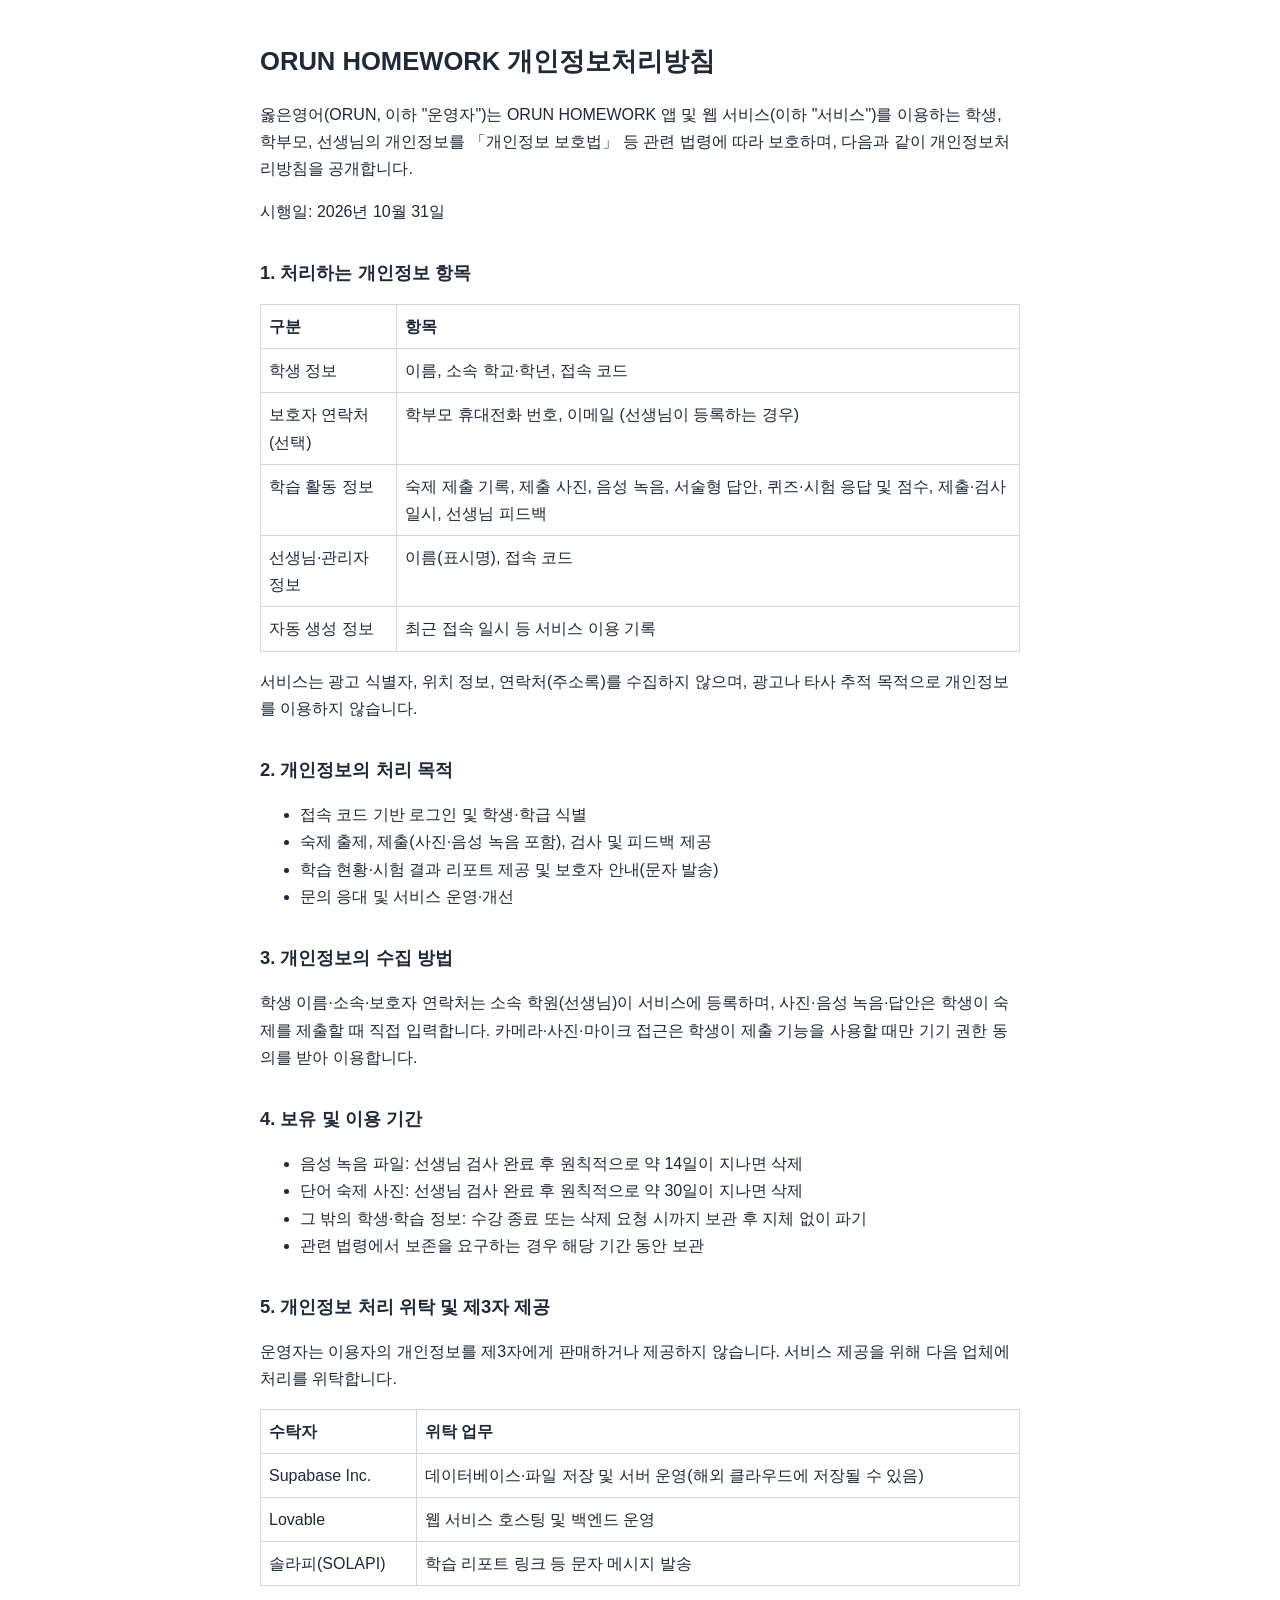
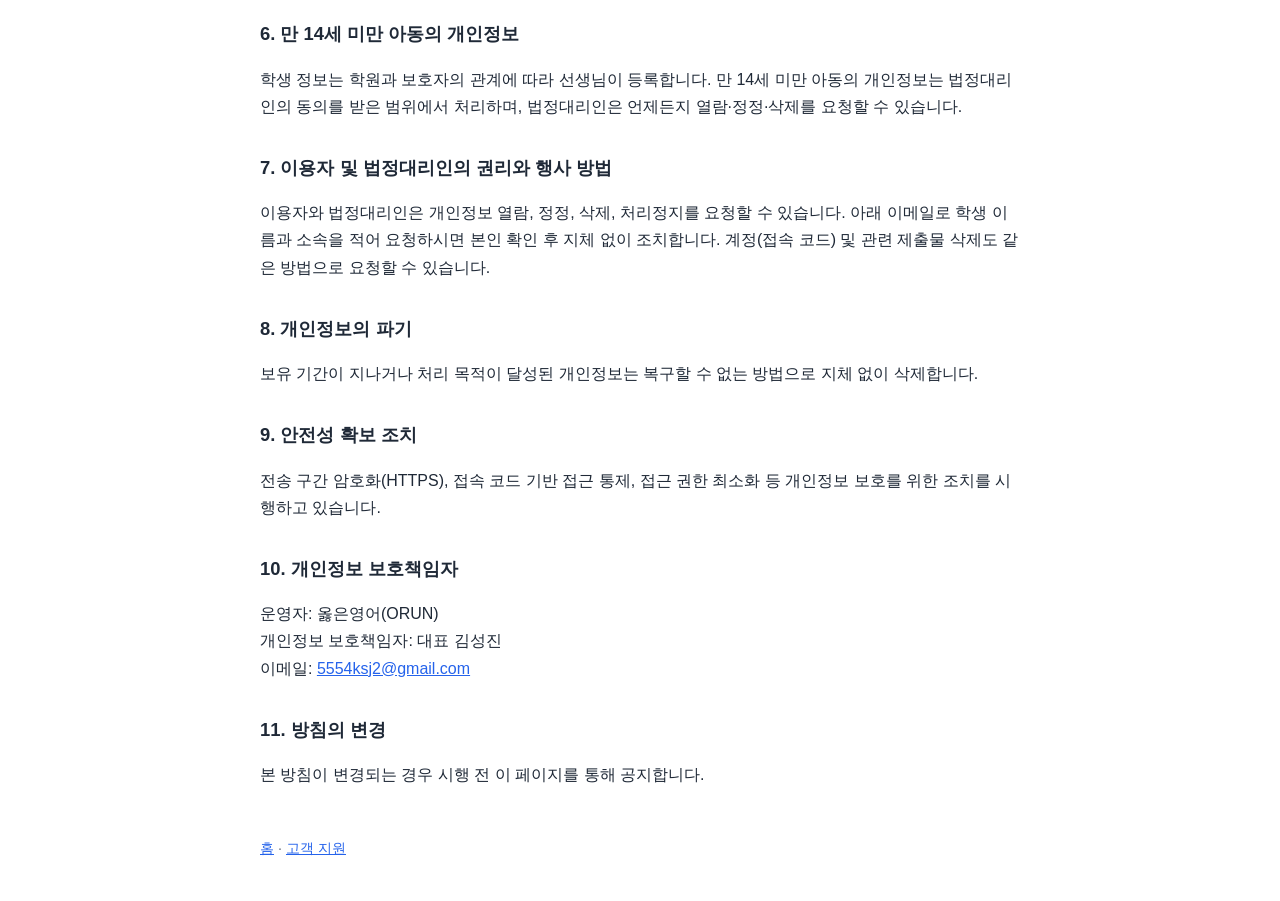
==== privacy.html @ 56e5d8b1 "Add files via upload" ====
<!doctype html><html lang="ko"><head><meta charset="utf-8"><meta name="viewport" content="width=device-width,initial-scale=1"><title>ORUN HOMEWORK 개인정보처리방침</title><link rel="stylesheet" href="style.css"></head><body>
<h1>ORUN HOMEWORK 개인정보처리방침</h1>
<p>옳은영어(ORUN, 이하 "운영자")는 ORUN HOMEWORK 앱 및 웹 서비스(이하 "서비스")를 이용하는 학생, 학부모, 선생님의 개인정보를 「개인정보 보호법」 등 관련 법령에 따라 보호하며, 다음과 같이 개인정보처리방침을 공개합니다.</p>
<p>시행일: 2026년 10월 31일</p>

<h2>1. 처리하는 개인정보 항목</h2>
<table><tr><th>구분</th><th>항목</th></tr>
<tr><td>학생 정보</td><td>이름, 소속 학교·학년, 접속 코드</td></tr>
<tr><td>보호자 연락처(선택)</td><td>학부모 휴대전화 번호, 이메일 (선생님이 등록하는 경우)</td></tr>
<tr><td>학습 활동 정보</td><td>숙제 제출 기록, 제출 사진, 음성 녹음, 서술형 답안, 퀴즈·시험 응답 및 점수, 제출·검사 일시, 선생님 피드백</td></tr>
<tr><td>선생님·관리자 정보</td><td>이름(표시명), 접속 코드</td></tr>
<tr><td>자동 생성 정보</td><td>최근 접속 일시 등 서비스 이용 기록</td></tr></table>
<p>서비스는 광고 식별자, 위치 정보, 연락처(주소록)를 수집하지 않으며, 광고나 타사 추적 목적으로 개인정보를 이용하지 않습니다.</p>

<h2>2. 개인정보의 처리 목적</h2>
<ul><li>접속 코드 기반 로그인 및 학생·학급 식별</li><li>숙제 출제, 제출(사진·음성 녹음 포함), 검사 및 피드백 제공</li><li>학습 현황·시험 결과 리포트 제공 및 보호자 안내(문자 발송)</li><li>문의 응대 및 서비스 운영·개선</li></ul>

<h2>3. 개인정보의 수집 방법</h2>
<p>학생 이름·소속·보호자 연락처는 소속 학원(선생님)이 서비스에 등록하며, 사진·음성 녹음·답안은 학생이 숙제를 제출할 때 직접 입력합니다. 카메라·사진·마이크 접근은 학생이 제출 기능을 사용할 때만 기기 권한 동의를 받아 이용합니다.</p>

<h2>4. 보유 및 이용 기간</h2>
<ul><li>음성 녹음 파일: 선생님 검사 완료 후 원칙적으로 약 14일이 지나면 삭제</li><li>단어 숙제 사진: 선생님 검사 완료 후 원칙적으로 약 30일이 지나면 삭제</li><li>그 밖의 학생·학습 정보: 수강 종료 또는 삭제 요청 시까지 보관 후 지체 없이 파기</li><li>관련 법령에서 보존을 요구하는 경우 해당 기간 동안 보관</li></ul>

<h2>5. 개인정보 처리 위탁 및 제3자 제공</h2>
<p>운영자는 이용자의 개인정보를 제3자에게 판매하거나 제공하지 않습니다. 서비스 제공을 위해 다음 업체에 처리를 위탁합니다.</p>
<table><tr><th>수탁자</th><th>위탁 업무</th></tr>
<tr><td>Supabase Inc.</td><td>데이터베이스·파일 저장 및 서버 운영(해외 클라우드에 저장될 수 있음)</td></tr>
<tr><td>Lovable</td><td>웹 서비스 호스팅 및 백엔드 운영</td></tr>
<tr><td>솔라피(SOLAPI)</td><td>학습 리포트 링크 등 문자 메시지 발송</td></tr></table>

<h2>6. 만 14세 미만 아동의 개인정보</h2>
<p>학생 정보는 학원과 보호자의 관계에 따라 선생님이 등록합니다. 만 14세 미만 아동의 개인정보는 법정대리인의 동의를 받은 범위에서 처리하며, 법정대리인은 언제든지 열람·정정·삭제를 요청할 수 있습니다.</p>

<h2>7. 이용자 및 법정대리인의 권리와 행사 방법</h2>
<p>이용자와 법정대리인은 개인정보 열람, 정정, 삭제, 처리정지를 요청할 수 있습니다. 아래 이메일로 학생 이름과 소속을 적어 요청하시면 본인 확인 후 지체 없이 조치합니다. 계정(접속 코드) 및 관련 제출물 삭제도 같은 방법으로 요청할 수 있습니다.</p>

<h2>8. 개인정보의 파기</h2>
<p>보유 기간이 지나거나 처리 목적이 달성된 개인정보는 복구할 수 없는 방법으로 지체 없이 삭제합니다.</p>

<h2>9. 안전성 확보 조치</h2>
<p>전송 구간 암호화(HTTPS), 접속 코드 기반 접근 통제, 접근 권한 최소화 등 개인정보 보호를 위한 조치를 시행하고 있습니다.</p>

<h2>10. 개인정보 보호책임자</h2>
<p>운영자: 옳은영어(ORUN)<br>개인정보 보호책임자: 대표 김성진<br>이메일: <a href="mailto:5554ksj2@gmail.com">5554ksj2@gmail.com</a></p>

<h2>11. 방침의 변경</h2>
<p>본 방침이 변경되는 경우 시행 전 이 페이지를 통해 공지합니다.</p>
<footer><a href="index.html">홈</a> · <a href="support.html">고객 지원</a></footer></body></html>
---- style.css ----
body{font-family:-apple-system,BlinkMacSystemFont,"Pretendard","Apple SD Gothic Neo",sans-serif;max-width:760px;margin:40px auto;padding:0 20px;line-height:1.7;color:#1f2937}
h1{font-size:1.6rem}h2{font-size:1.15rem;margin-top:2rem}table{border-collapse:collapse;width:100%}td,th{border:1px solid #d1d5db;padding:8px;text-align:left;vertical-align:top}a{color:#2563eb}footer{margin-top:3rem;color:#6b7280;font-size:.9rem}
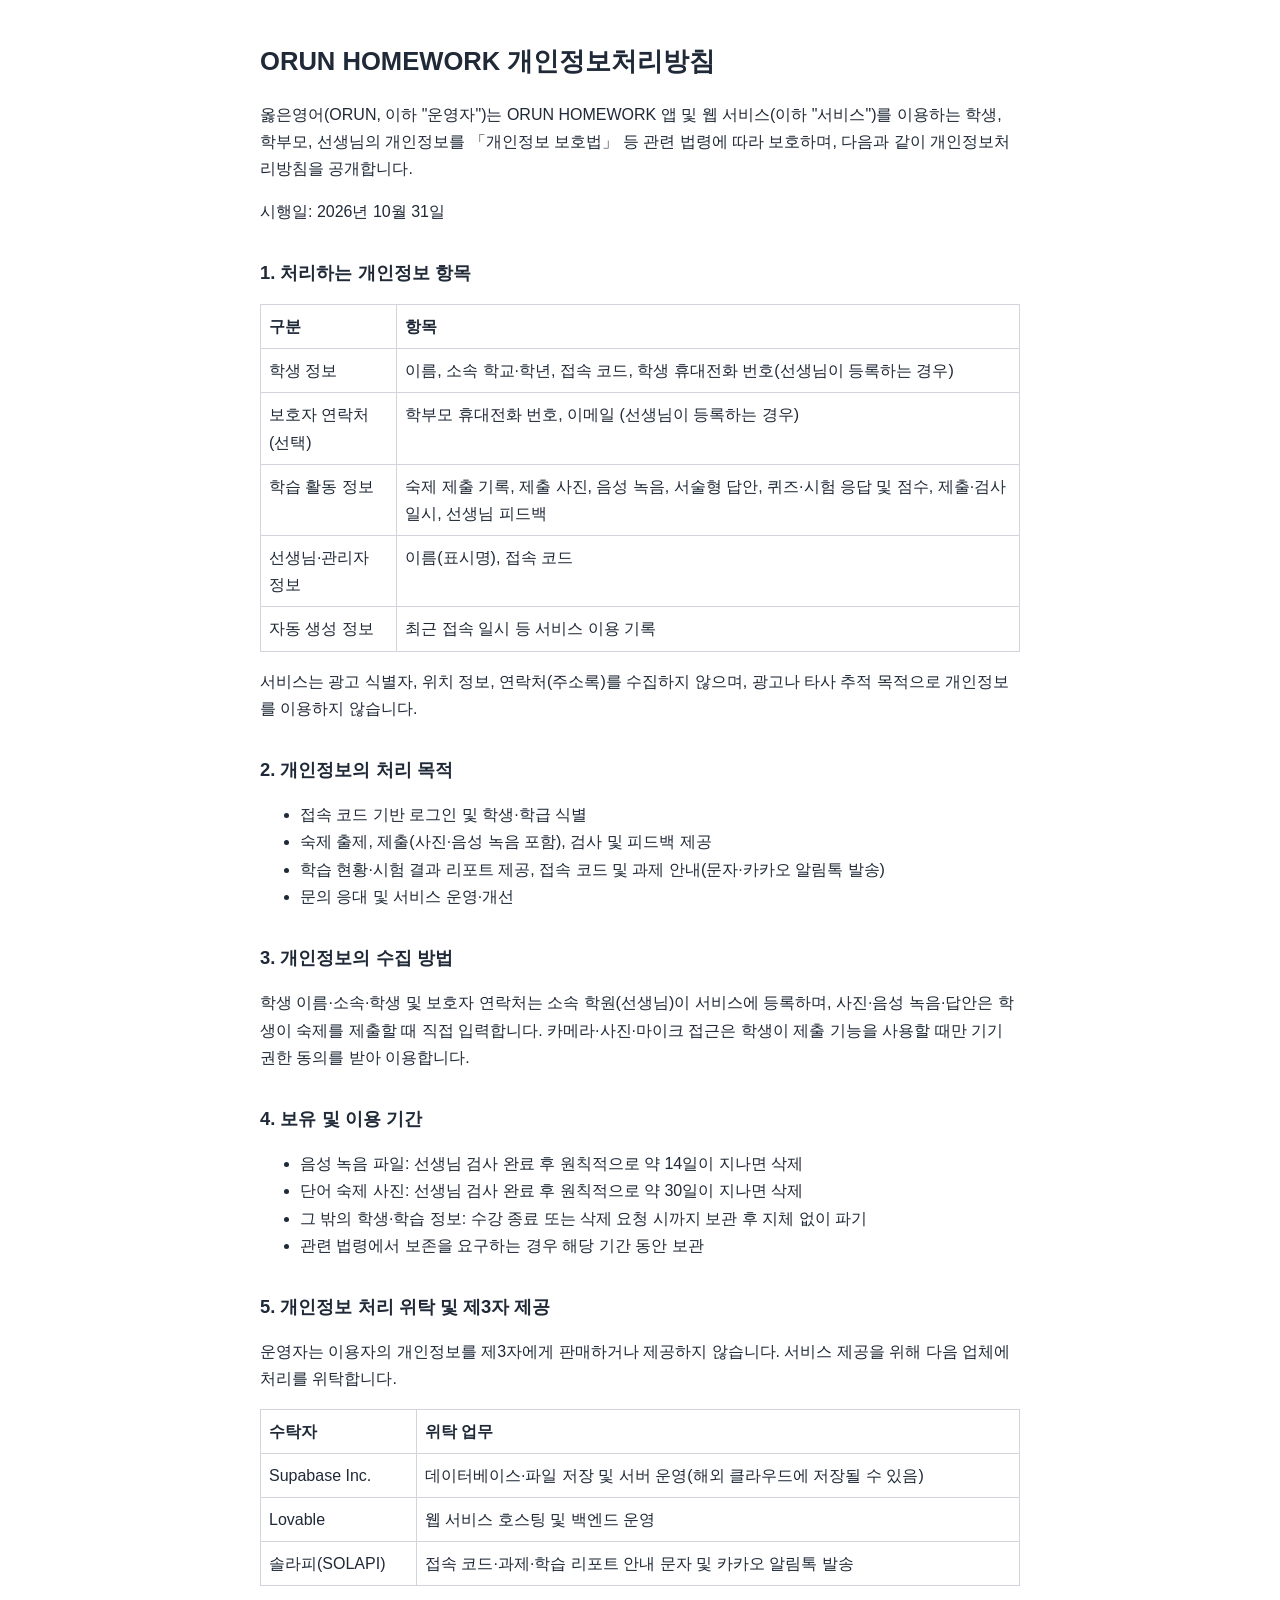
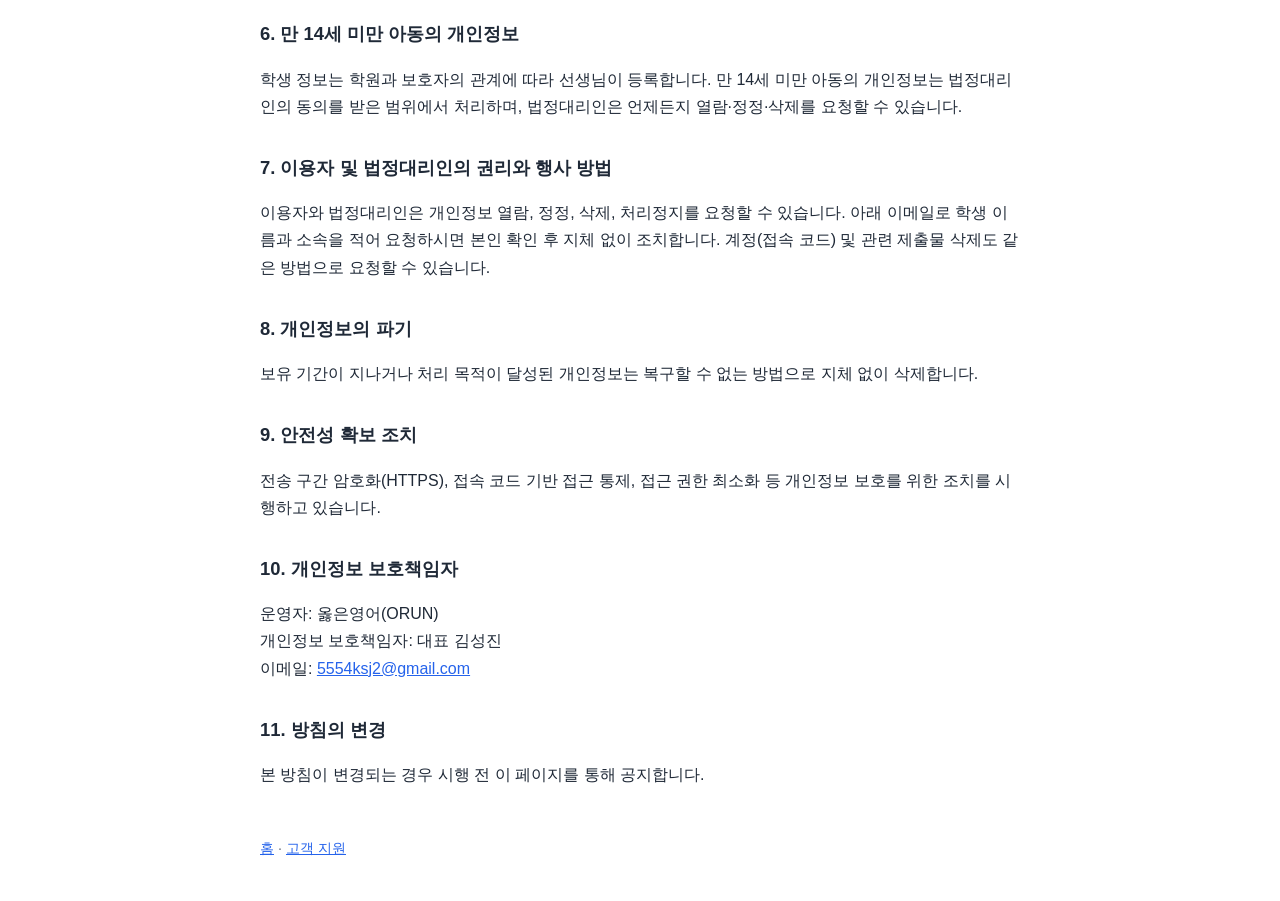
==== commit 314ef5c3: "Add files via upload" ====
--- a/privacy.html
+++ b/privacy.html
@@ -5,7 +5,7 @@
 
 <h2>1. 처리하는 개인정보 항목</h2>
 <table><tr><th>구분</th><th>항목</th></tr>
-<tr><td>학생 정보</td><td>이름, 소속 학교·학년, 접속 코드</td></tr>
+<tr><td>학생 정보</td><td>이름, 소속 학교·학년, 접속 코드, 학생 휴대전화 번호(선생님이 등록하는 경우)</td></tr>
 <tr><td>보호자 연락처(선택)</td><td>학부모 휴대전화 번호, 이메일 (선생님이 등록하는 경우)</td></tr>
 <tr><td>학습 활동 정보</td><td>숙제 제출 기록, 제출 사진, 음성 녹음, 서술형 답안, 퀴즈·시험 응답 및 점수, 제출·검사 일시, 선생님 피드백</td></tr>
 <tr><td>선생님·관리자 정보</td><td>이름(표시명), 접속 코드</td></tr>
@@ -13,10 +13,10 @@
 <p>서비스는 광고 식별자, 위치 정보, 연락처(주소록)를 수집하지 않으며, 광고나 타사 추적 목적으로 개인정보를 이용하지 않습니다.</p>
 
 <h2>2. 개인정보의 처리 목적</h2>
-<ul><li>접속 코드 기반 로그인 및 학생·학급 식별</li><li>숙제 출제, 제출(사진·음성 녹음 포함), 검사 및 피드백 제공</li><li>학습 현황·시험 결과 리포트 제공 및 보호자 안내(문자 발송)</li><li>문의 응대 및 서비스 운영·개선</li></ul>
+<ul><li>접속 코드 기반 로그인 및 학생·학급 식별</li><li>숙제 출제, 제출(사진·음성 녹음 포함), 검사 및 피드백 제공</li><li>학습 현황·시험 결과 리포트 제공, 접속 코드 및 과제 안내(문자·카카오 알림톡 발송)</li><li>문의 응대 및 서비스 운영·개선</li></ul>
 
 <h2>3. 개인정보의 수집 방법</h2>
-<p>학생 이름·소속·보호자 연락처는 소속 학원(선생님)이 서비스에 등록하며, 사진·음성 녹음·답안은 학생이 숙제를 제출할 때 직접 입력합니다. 카메라·사진·마이크 접근은 학생이 제출 기능을 사용할 때만 기기 권한 동의를 받아 이용합니다.</p>
+<p>학생 이름·소속·학생 및 보호자 연락처는 소속 학원(선생님)이 서비스에 등록하며, 사진·음성 녹음·답안은 학생이 숙제를 제출할 때 직접 입력합니다. 카메라·사진·마이크 접근은 학생이 제출 기능을 사용할 때만 기기 권한 동의를 받아 이용합니다.</p>
 
 <h2>4. 보유 및 이용 기간</h2>
 <ul><li>음성 녹음 파일: 선생님 검사 완료 후 원칙적으로 약 14일이 지나면 삭제</li><li>단어 숙제 사진: 선생님 검사 완료 후 원칙적으로 약 30일이 지나면 삭제</li><li>그 밖의 학생·학습 정보: 수강 종료 또는 삭제 요청 시까지 보관 후 지체 없이 파기</li><li>관련 법령에서 보존을 요구하는 경우 해당 기간 동안 보관</li></ul>
@@ -26,7 +26,7 @@
 <table><tr><th>수탁자</th><th>위탁 업무</th></tr>
 <tr><td>Supabase Inc.</td><td>데이터베이스·파일 저장 및 서버 운영(해외 클라우드에 저장될 수 있음)</td></tr>
 <tr><td>Lovable</td><td>웹 서비스 호스팅 및 백엔드 운영</td></tr>
-<tr><td>솔라피(SOLAPI)</td><td>학습 리포트 링크 등 문자 메시지 발송</td></tr></table>
+<tr><td>솔라피(SOLAPI)</td><td>접속 코드·과제·학습 리포트 안내 문자 및 카카오 알림톡 발송</td></tr></table>
 
 <h2>6. 만 14세 미만 아동의 개인정보</h2>
 <p>학생 정보는 학원과 보호자의 관계에 따라 선생님이 등록합니다. 만 14세 미만 아동의 개인정보는 법정대리인의 동의를 받은 범위에서 처리하며, 법정대리인은 언제든지 열람·정정·삭제를 요청할 수 있습니다.</p>
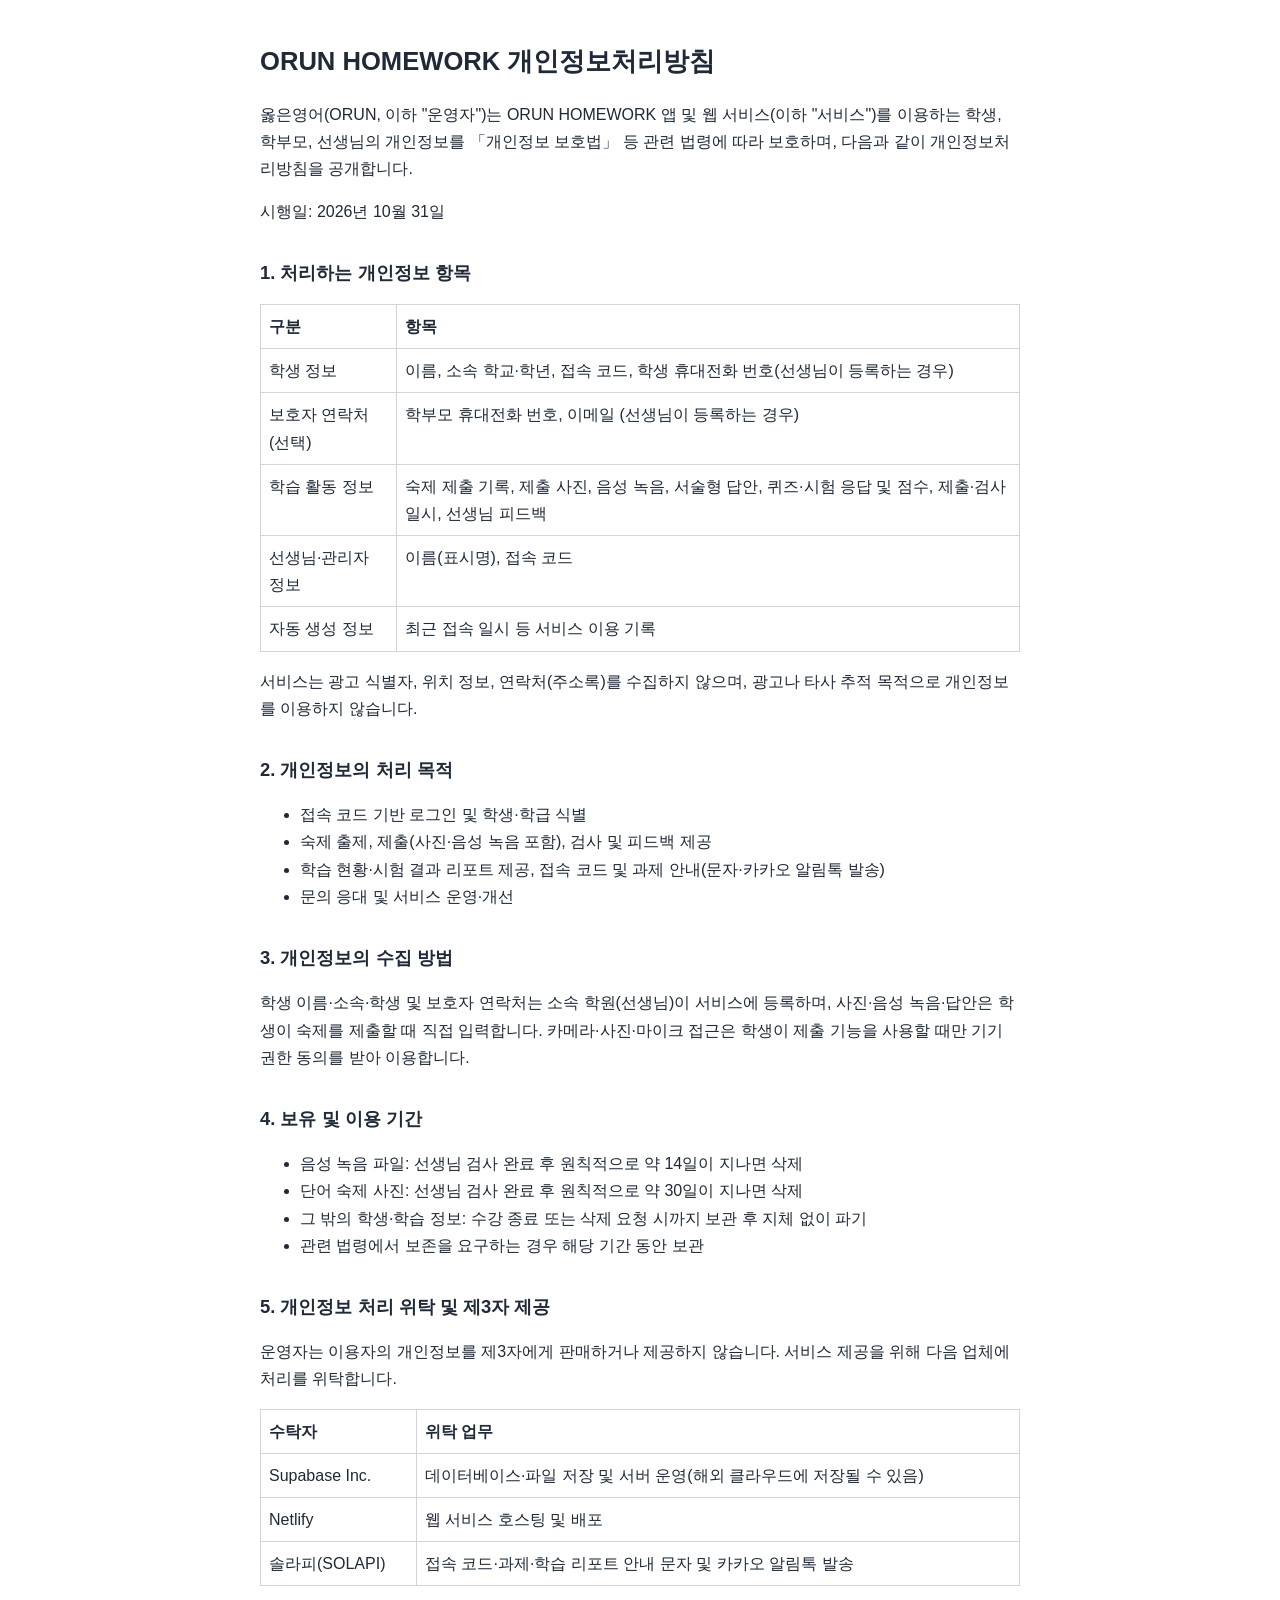
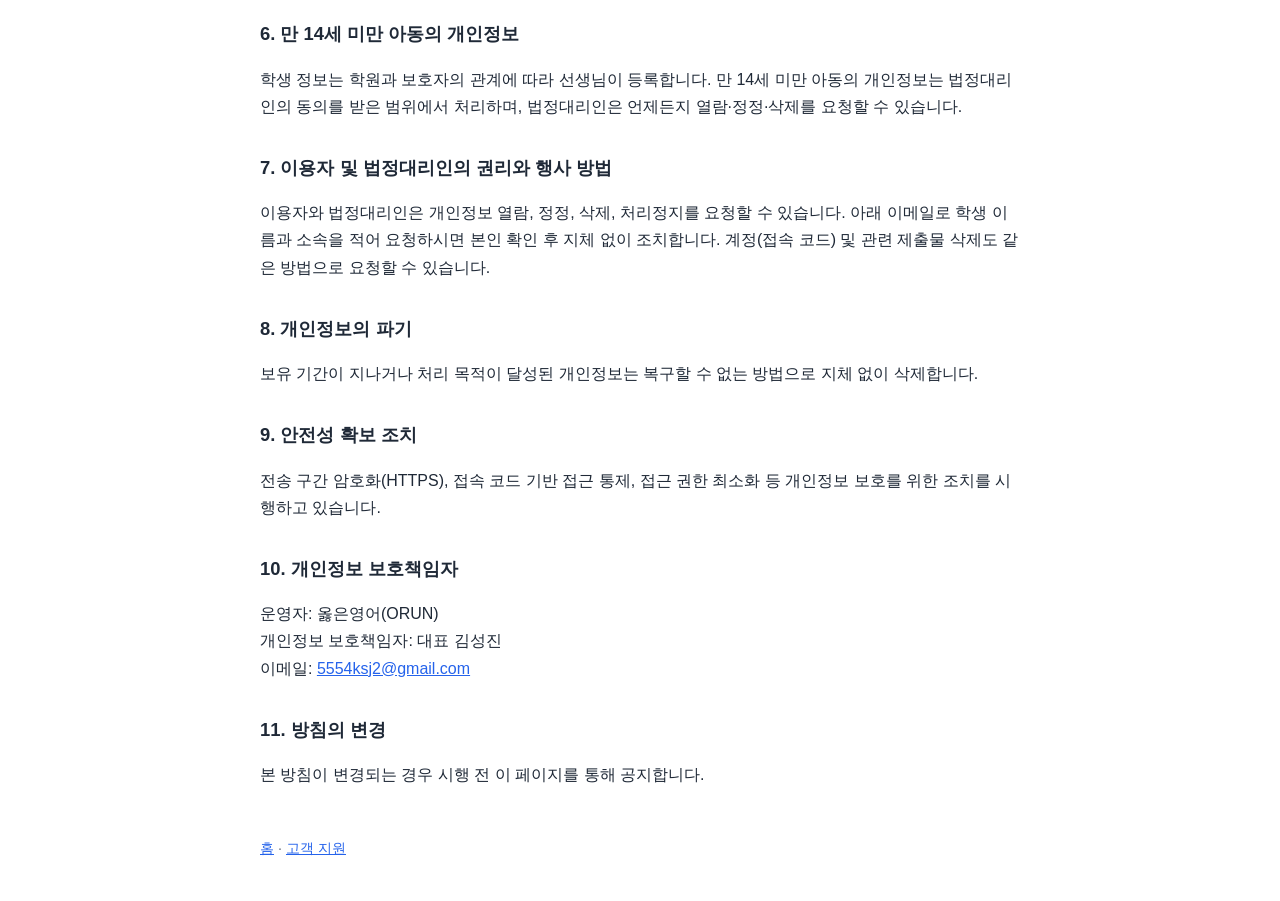
==== commit e01fcdc6: "Correct privacy policy web hosting provider" ====
--- a/privacy.html
+++ b/privacy.html
@@ -1,4 +1,4 @@
-<!doctype html><html lang="ko"><head><meta charset="utf-8"><meta name="viewport" content="width=device-width,initial-scale=1"><title>ORUN HOMEWORK 개인정보처리방침</title><link rel="stylesheet" href="style.css"></head><body>
+<!doctype html><html lang="ko"><head><meta charset="utf-8"><meta name="viewport" content="width=device-width,initial-scale=1"><meta name="robots" content="noindex, nofollow, noarchive, nosnippet, noai, noimageai"><meta name="googlebot" content="noindex, nofollow, noarchive, nosnippet"><title>ORUN HOMEWORK 개인정보처리방침</title><link rel="stylesheet" href="style.css"></head><body>
 <h1>ORUN HOMEWORK 개인정보처리방침</h1>
 <p>옳은영어(ORUN, 이하 "운영자")는 ORUN HOMEWORK 앱 및 웹 서비스(이하 "서비스")를 이용하는 학생, 학부모, 선생님의 개인정보를 「개인정보 보호법」 등 관련 법령에 따라 보호하며, 다음과 같이 개인정보처리방침을 공개합니다.</p>
 <p>시행일: 2026년 10월 31일</p>
@@ -25,7 +25,7 @@
 <p>운영자는 이용자의 개인정보를 제3자에게 판매하거나 제공하지 않습니다. 서비스 제공을 위해 다음 업체에 처리를 위탁합니다.</p>
 <table><tr><th>수탁자</th><th>위탁 업무</th></tr>
 <tr><td>Supabase Inc.</td><td>데이터베이스·파일 저장 및 서버 운영(해외 클라우드에 저장될 수 있음)</td></tr>
-<tr><td>Lovable</td><td>웹 서비스 호스팅 및 백엔드 운영</td></tr>
+<tr><td>Netlify</td><td>웹 서비스 호스팅 및 배포</td></tr>
 <tr><td>솔라피(SOLAPI)</td><td>접속 코드·과제·학습 리포트 안내 문자 및 카카오 알림톡 발송</td></tr></table>
 
 <h2>6. 만 14세 미만 아동의 개인정보</h2>
